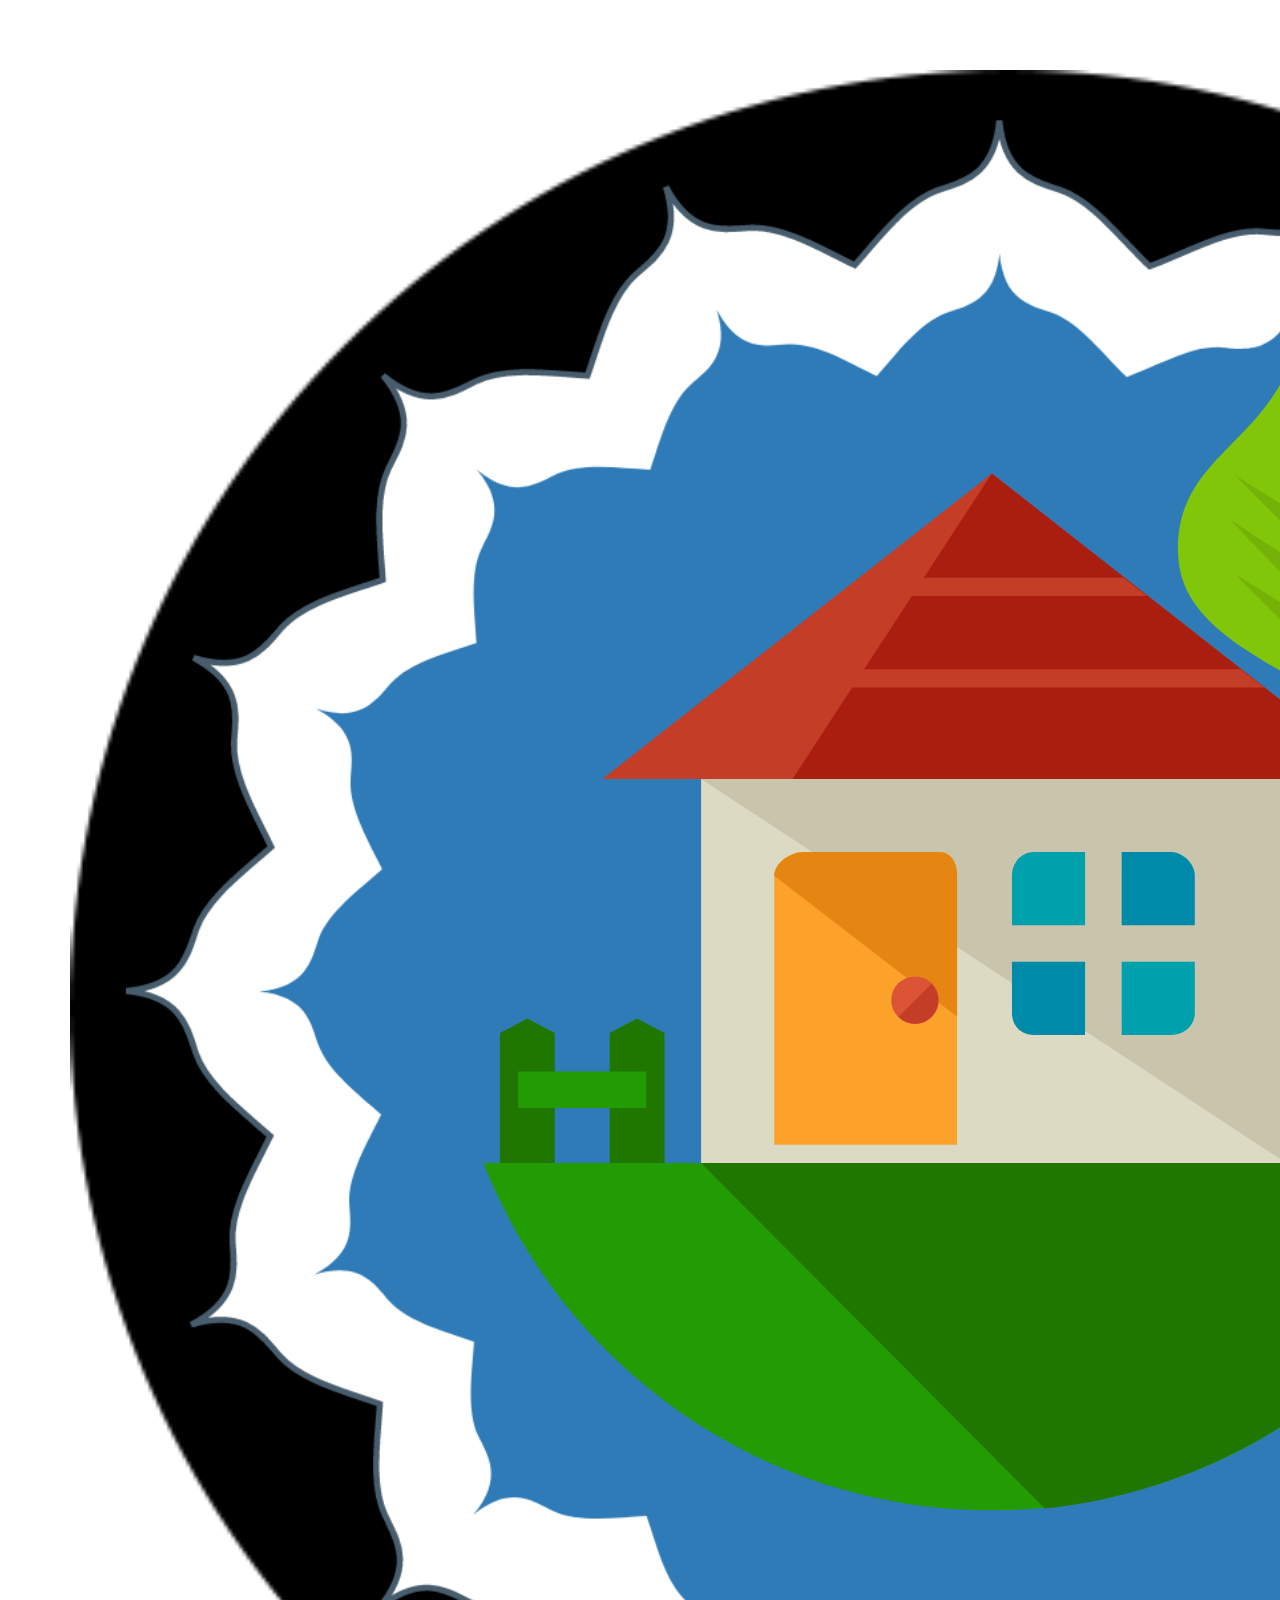
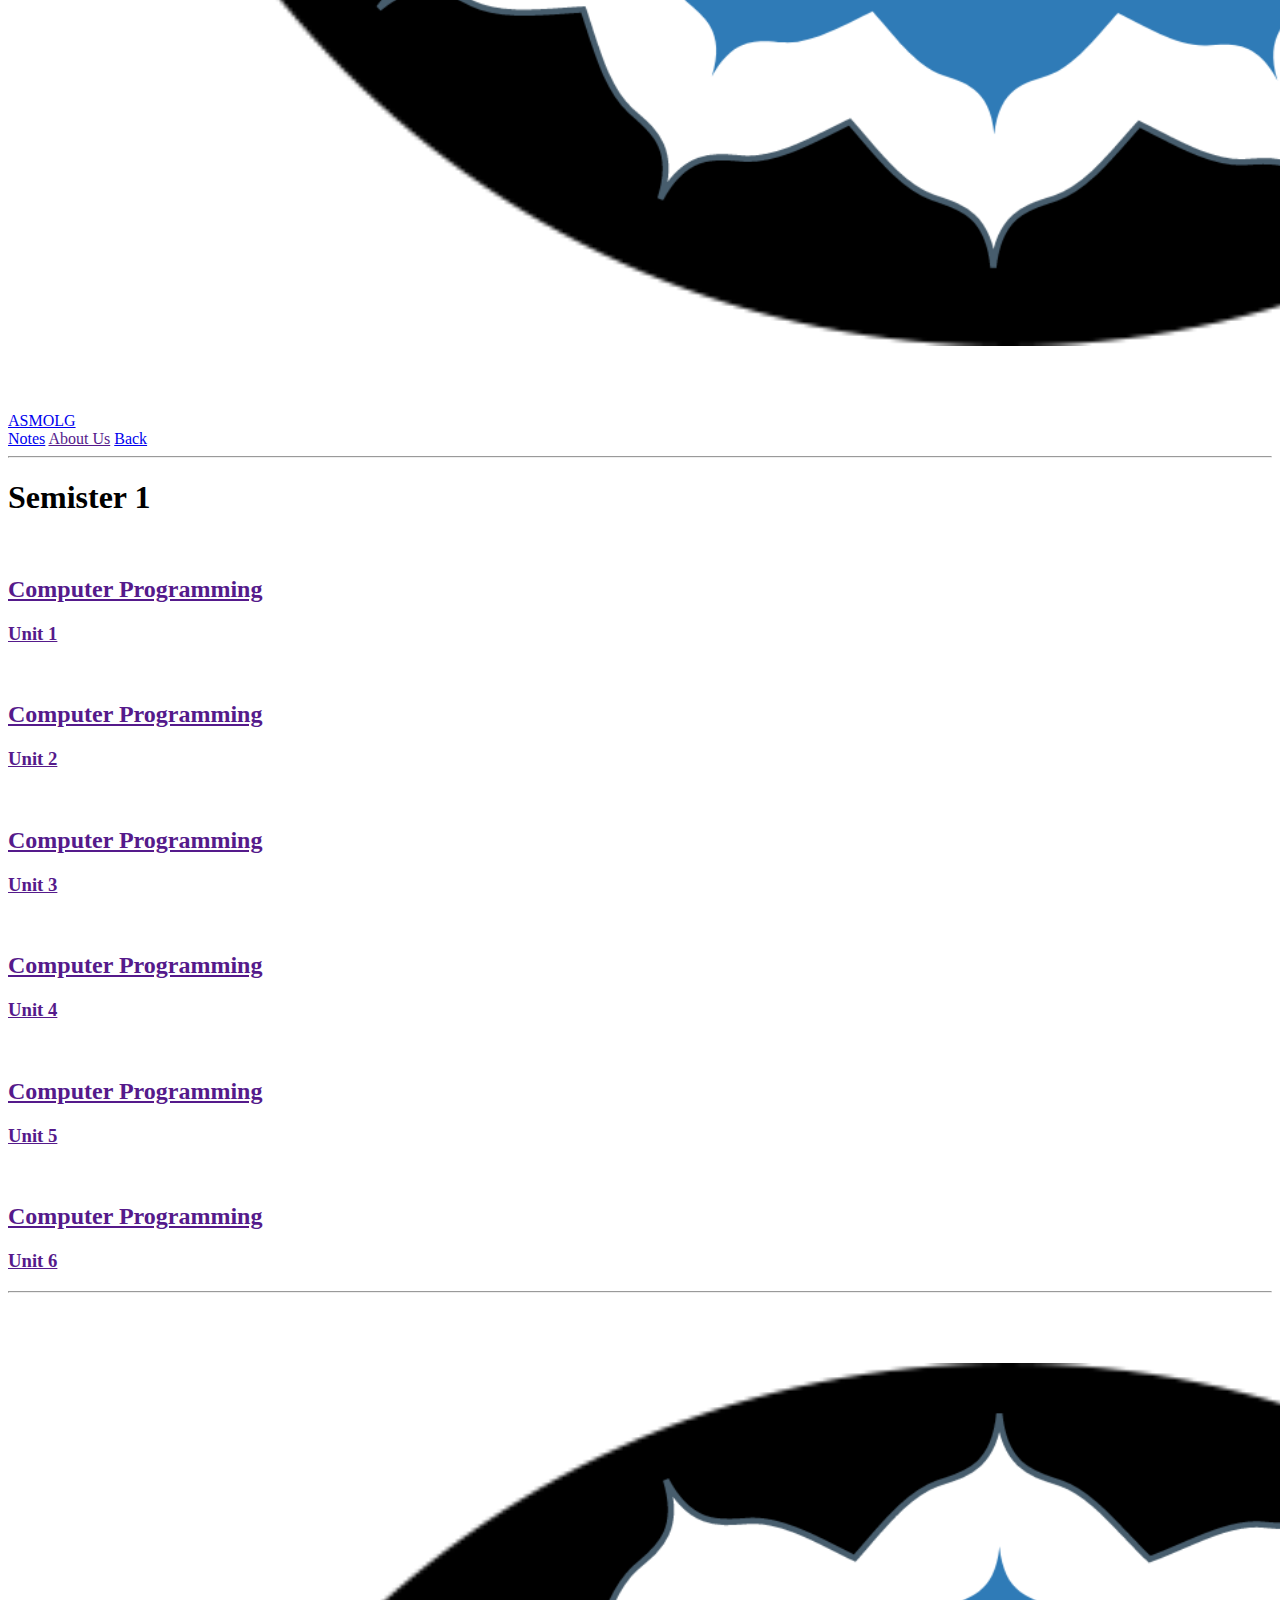
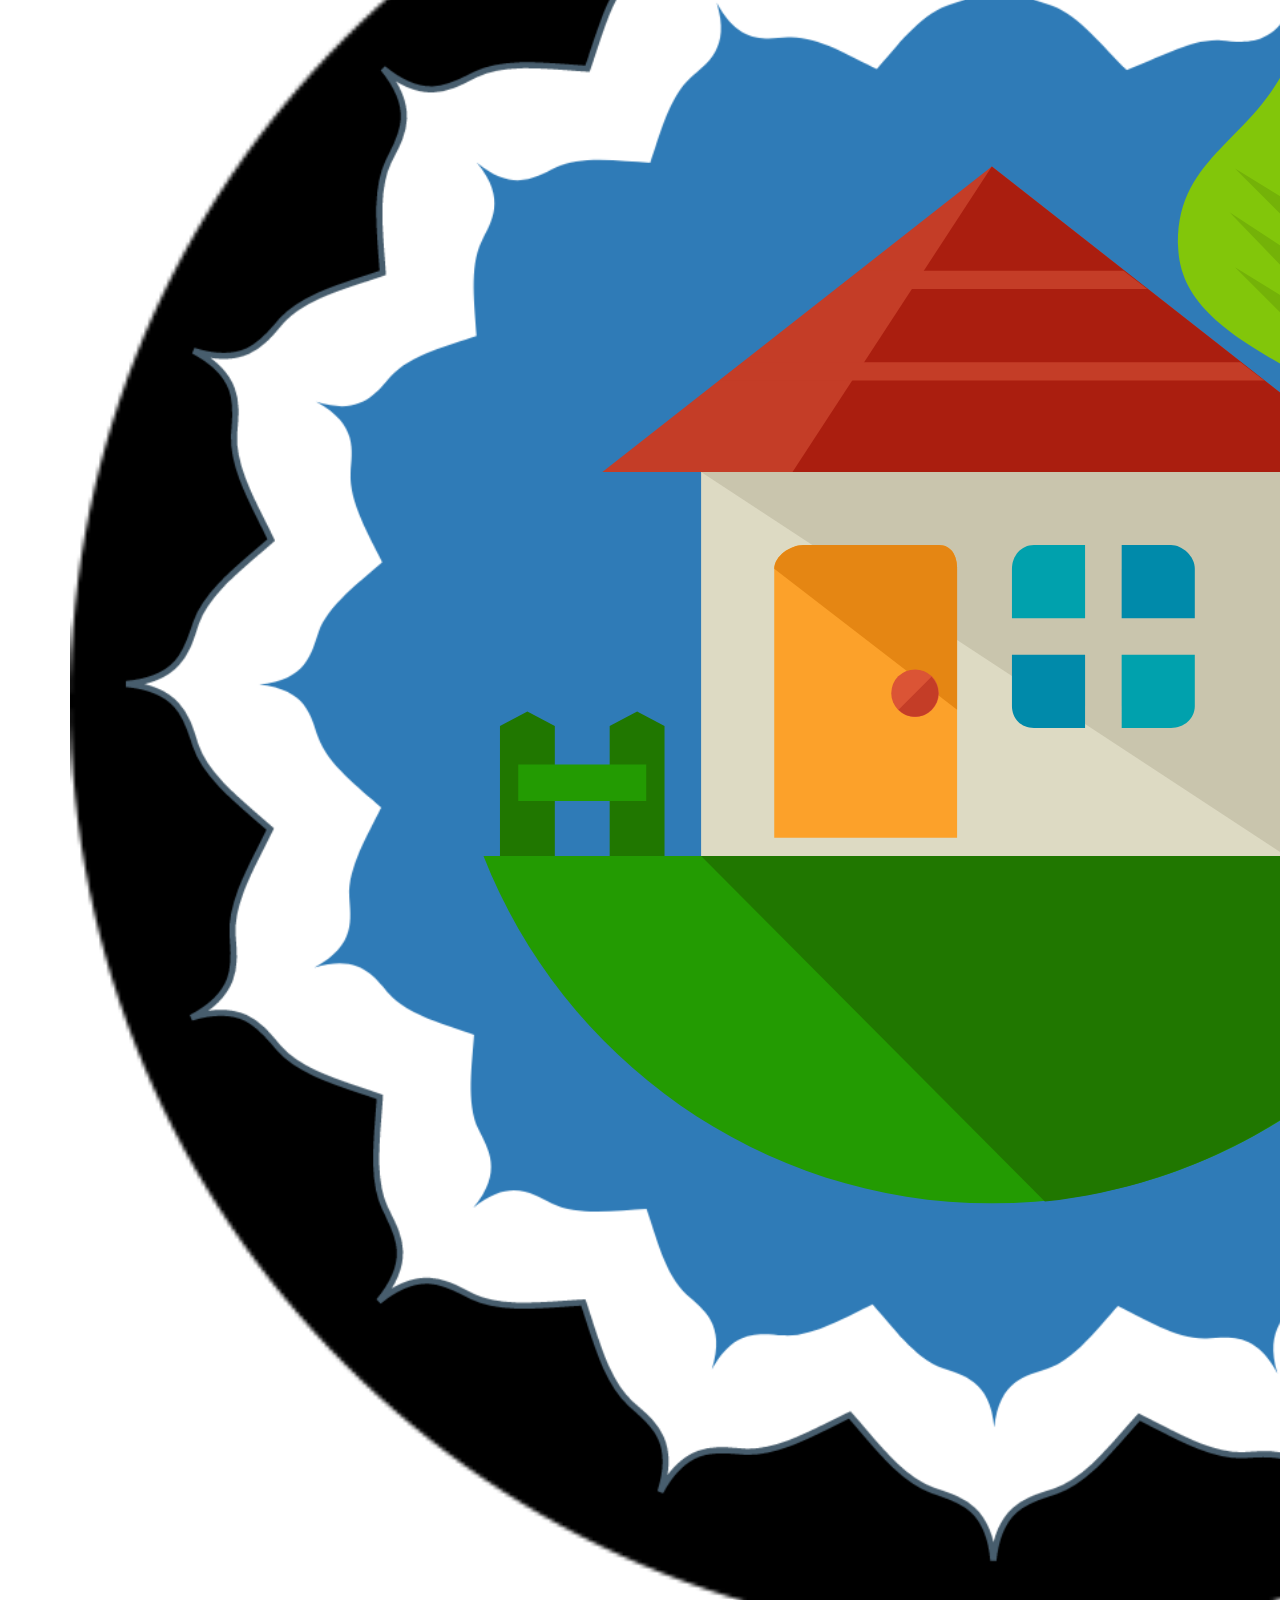
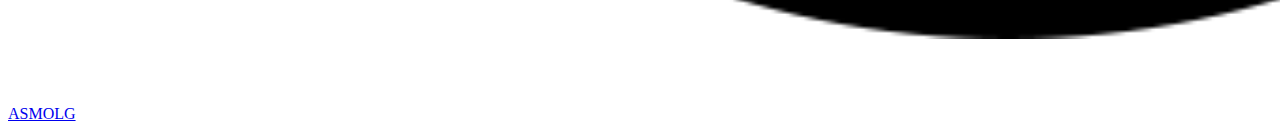
==== pages/sem1/CP.html @ d5a0b158 "ASMOLGERS Let's Do It" ====
<!DOCTYPE html>
<html lang="en">
<head>
    <meta charset="UTF-8">
    <meta http-equiv="X-UA-Compatible" content="IE=edge">
    <link rel="stylesheet" href="/css/sem1/M1.css">
    <link rel="icon" href="/assets/logo11_8_22625.png">
    <meta name="viewport" content="width=device-width, initial-scale=1.0">
    <title>ASMOLG</title>
</head>
<body>
    <header>
        <div class="brand">
            <div class="logo">
                <a href="/index.html"><img src="/assets/logo11_8_22625.png" alt=""></a>
            </div>
            <div class="name">
                <a href="/index.html">ASMOLG</a>
            </div></div>
        <div class="content">
            <nav>
                <a href="/pages/notes.html">Notes</a>
                <a href="">About Us</a>
                <a href="/pages/sem1.html">Back</a>
            </nav>
        </div>
    </header>
    <hr>
    <div class="disclamare">
        <h1>Semister 1</h1>
    </div>
    <div class="sections">
        <a href="">
            <div class="semister">
                <div class="poster">
                    <img src="../assets/MAthematics.png" alt="">
                </div>
                <div class="subjects">
                    <h2>Computer Programming</h2>
                    <h3>Unit 1</h3>
                </div>
            </div>
        </a>
        <a href="">
            <div class="semister">
                <div class="poster">
                    <img src="../assets/MAthematics.png" alt="">
                </div>
                <div class="subjects">
                    <h2>Computer Programming</h2>
                    <h3>Unit 2</h3>
                </div>
            </div>
        </a>
    <a href="">
        <div class="semister">
            <div class="poster">
                <img src="../assets/MAthematics.png" alt="">
            </div>
            <div class="subjects">
                <h2>Computer Programming</h2>
                <h3>Unit 3</h3>
            </div>
        </div>
    </a>
    <a href="">
    <div class="semister">
        <div class="poster">
            <img src="../assets/MAthematics.png" alt="">
        </div>
        <div class="subjects">
            <h2>Computer Programming</h2>
            <h3>Unit 4</h3>
        </div>
    </div>
    </a>
    <a href="">
    <div class="semister">
        <div class="poster">
            <img src="../assets/MAthematics.png" alt="">
        </div>
        <div class="subjects">
            <h2>Computer Programming</h2>
            <h3>Unit 5</h3>
        </div>
    </div>
    </a>
    <a href="">
    <div class="semister">
        <div class="poster">
            <img src="../assets/MAthematics.png" alt="">
        </div>
        <div class="subjects">
            <h2>Computer Programming</h2>
            <h3>Unit 6</h3>
        </div>
    </div>
    </a>
    </div>
    <hr>
    <footer>
        <div class="brand">
            <div class="logo">
                <a href="/index.html"><img src="/assets/logo11_8_22625.png" alt=""></a>
            </div>
            <div class="name">
                <a href="/index.html">ASMOLG</a>
            </div>
        </div>
    </footer>
</body>
</html>
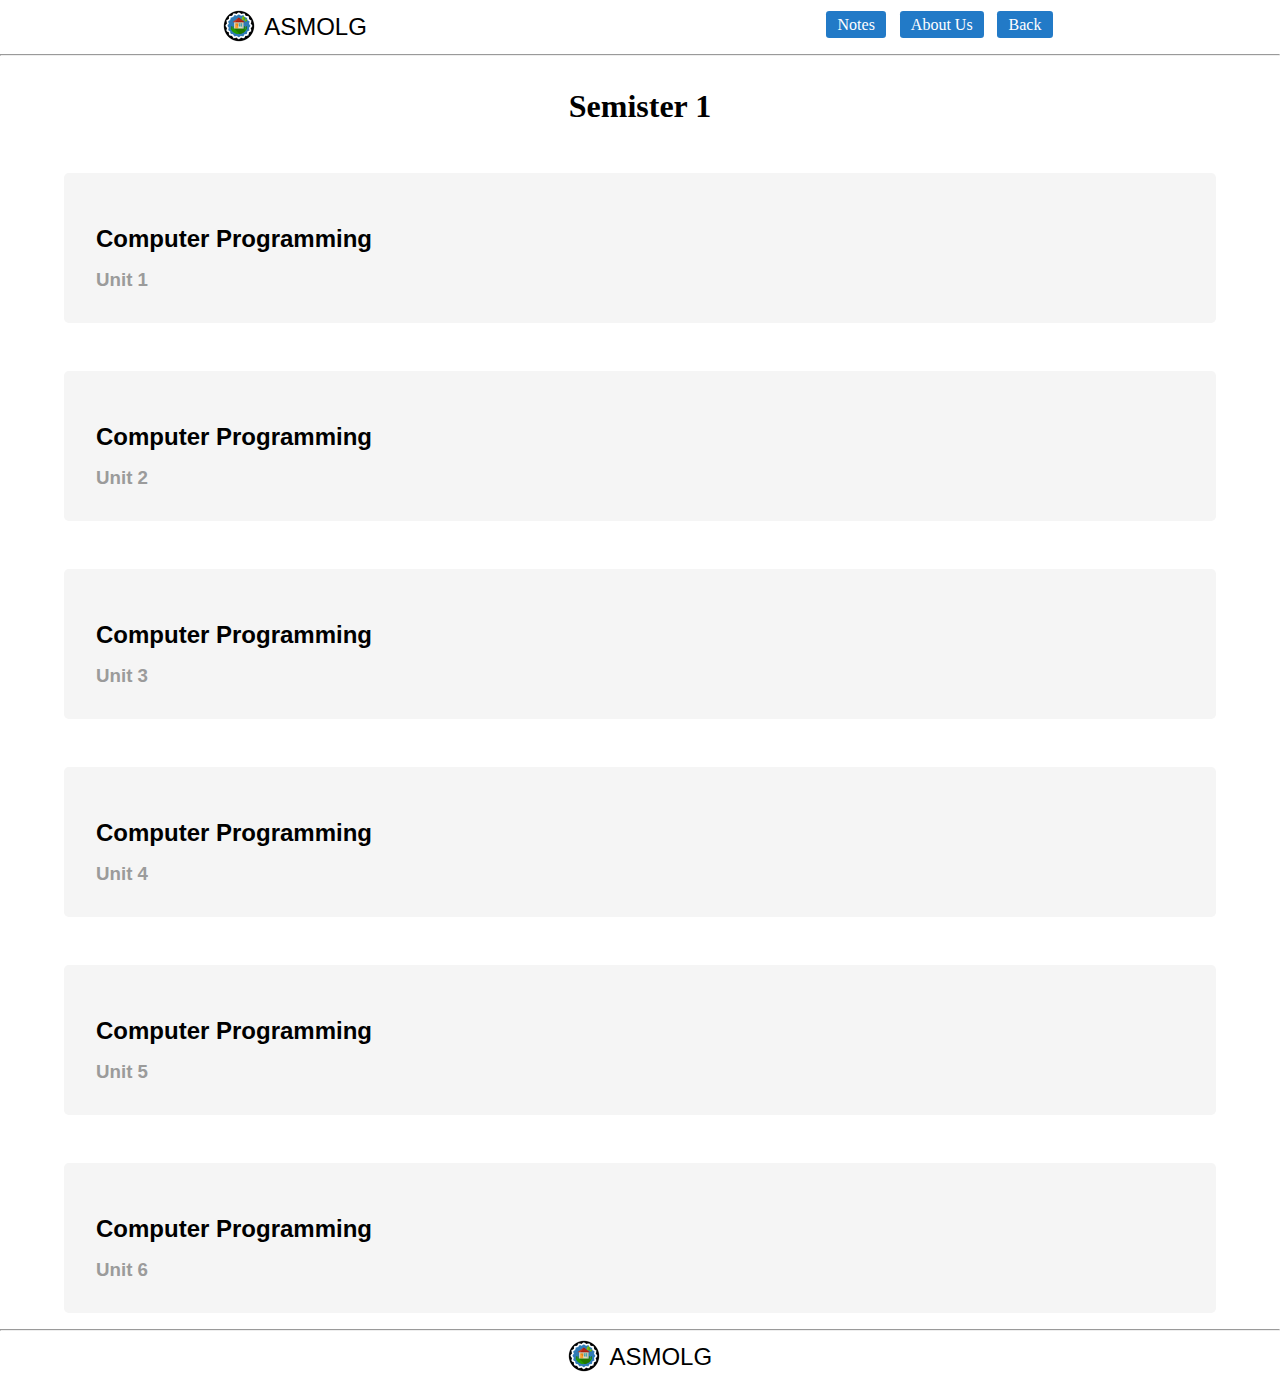
==== commit f9a3e8de: "Update CP.html" ====
--- a/pages/sem1/CP.html
+++ b/pages/sem1/CP.html
@@ -3,7 +3,7 @@
 <head>
     <meta charset="UTF-8">
     <meta http-equiv="X-UA-Compatible" content="IE=edge">
-    <link rel="stylesheet" href="/css/sem1/M1.css">
+    <link rel="stylesheet" href="./CP.css">
     <link rel="icon" href="/assets/logo11_8_22625.png">
     <meta name="viewport" content="width=device-width, initial-scale=1.0">
     <title>ASMOLG</title>
@@ -33,7 +33,7 @@
         <a href="">
             <div class="semister">
                 <div class="poster">
-                    <img src="../assets/MAthematics.png" alt="">
+                    <img src="" alt="">
                 </div>
                 <div class="subjects">
                     <h2>Computer Programming</h2>
@@ -44,7 +44,7 @@
         <a href="">
             <div class="semister">
                 <div class="poster">
-                    <img src="../assets/MAthematics.png" alt="">
+                    <img src="" alt="">
                 </div>
                 <div class="subjects">
                     <h2>Computer Programming</h2>
@@ -55,7 +55,7 @@
     <a href="">
         <div class="semister">
             <div class="poster">
-                <img src="../assets/MAthematics.png" alt="">
+                <img src="" alt="">
             </div>
             <div class="subjects">
                 <h2>Computer Programming</h2>
@@ -66,7 +66,7 @@
     <a href="">
     <div class="semister">
         <div class="poster">
-            <img src="../assets/MAthematics.png" alt="">
+            <img src="" alt="">
         </div>
         <div class="subjects">
             <h2>Computer Programming</h2>
@@ -77,7 +77,7 @@
     <a href="">
     <div class="semister">
         <div class="poster">
-            <img src="../assets/MAthematics.png" alt="">
+            <img src="" alt="">
         </div>
         <div class="subjects">
             <h2>Computer Programming</h2>
@@ -88,7 +88,7 @@
     <a href="">
     <div class="semister">
         <div class="poster">
-            <img src="../assets/MAthematics.png" alt="">
+            <img src="" alt="">
         </div>
         <div class="subjects">
             <h2>Computer Programming</h2>
@@ -109,4 +109,4 @@
         </div>
     </footer>
 </body>
-</html>+</html>
--- a/pages/sem1/CP.css
+++ b/pages/sem1/CP.css
@@ -0,0 +1,92 @@
+*{
+    margin: 0;
+    padding: 0;
+    box-sizing: border-box;
+}
+a{
+    text-decoration: none;
+}
+header{
+    display: flex;
+    justify-content: space-around;
+}
+header .brand .logo img{
+    width: 2rem;
+    margin-top: 0.6rem;
+}
+header .content{
+    margin-top: 1rem;
+    margin-bottom: 1rem;
+}
+header .content a{
+    color: white;
+    margin: 0rem 0.3rem;
+    background-color: rgb(34, 122, 199);
+    border: none;
+    border-radius: 0.2rem;
+    padding: 0.3rem 0.7rem;
+}
+header .brand{
+    display: flex;
+    justify-content: space-around;
+}
+header .brand .name{
+    margin: 0.8rem 0.6rem;
+}
+header .brand .name a{
+    font-size: 1.5rem;
+    font-family: 'Franklin Gothic Medium', 'Arial Narrow', Arial, sans-serif;
+    color: black;
+}
+footer{
+    display: flex;
+    justify-content: space-around;
+}
+footer .brand .logo img{
+    width: 2rem;
+    margin-top: 0.6rem;
+}
+footer .brand{
+    display: flex;
+    justify-content: space-around;
+}
+footer .brand .name{
+    margin-top: 0.8rem;
+    margin-left: 0.6rem;
+}
+footer .brand .name a{
+    font-size: 1.5rem;
+    font-family: 'Franklin Gothic Medium', 'Arial Narrow', Arial, sans-serif;
+    color: black;
+}
+.disclamare{
+    text-align: center;
+    margin: 2rem 0rem;
+}
+.sections{
+    margin: 0rem 2rem;
+    padding: 0rem 2rem;
+}
+.sections .semister{
+    background-color: whitesmoke;
+    margin-left: auto;
+    margin-right: auto;
+    margin-top: 3rem;
+    border-radius: 0.3rem;
+    
+}
+.sections .semister .poster img{
+    width: 25rem;
+    margin: 1rem 1.5rem;
+}
+.sections .semister .subjects h2{
+    color: black;
+    margin: 1rem 2rem;
+    font-family: 'Lucida Sans', 'Lucida Sans Regular', 'Lucida Grande', 'Lucida Sans Unicode', Geneva, Verdana, sans-serif;
+}
+.sections .semister .subjects h3{
+    font-family: sans-serif;
+    color: rgb(155, 155, 155);
+    padding-bottom: 2rem;
+    margin: 1rem 2rem;
+}